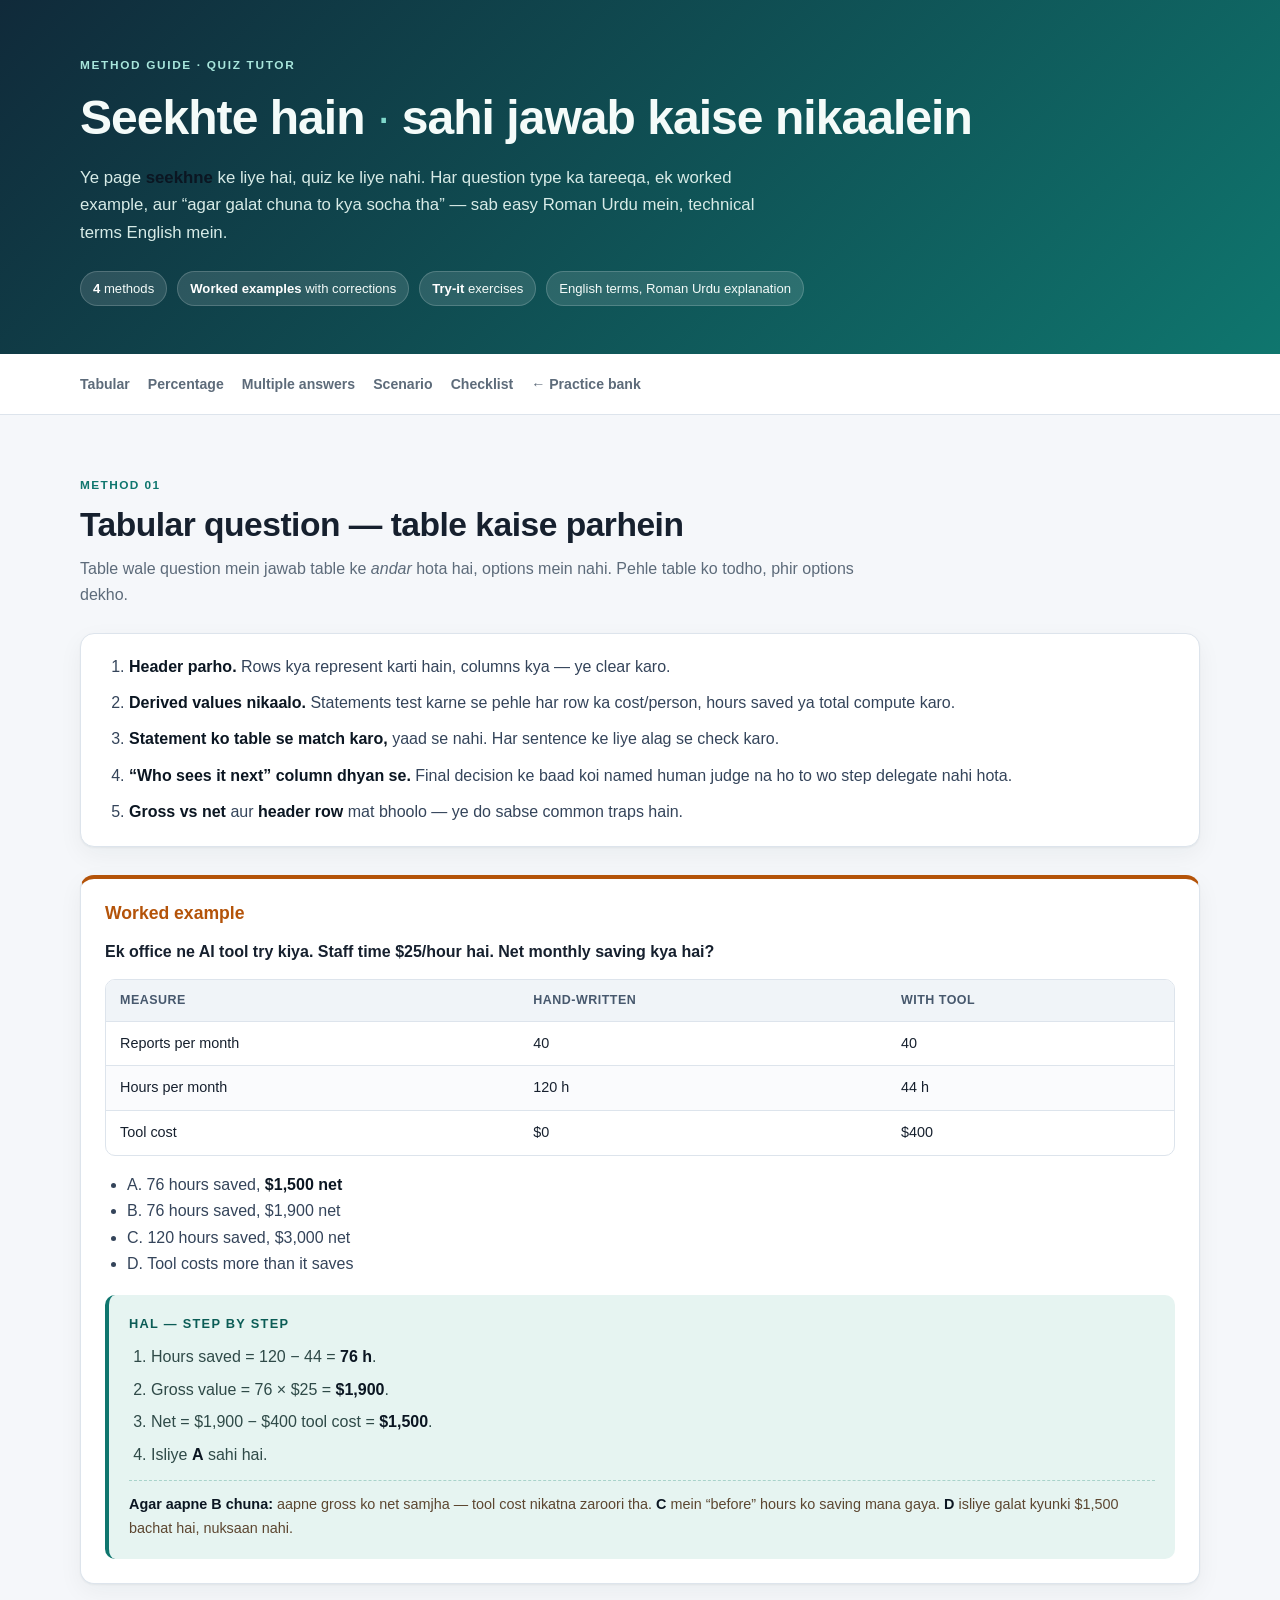
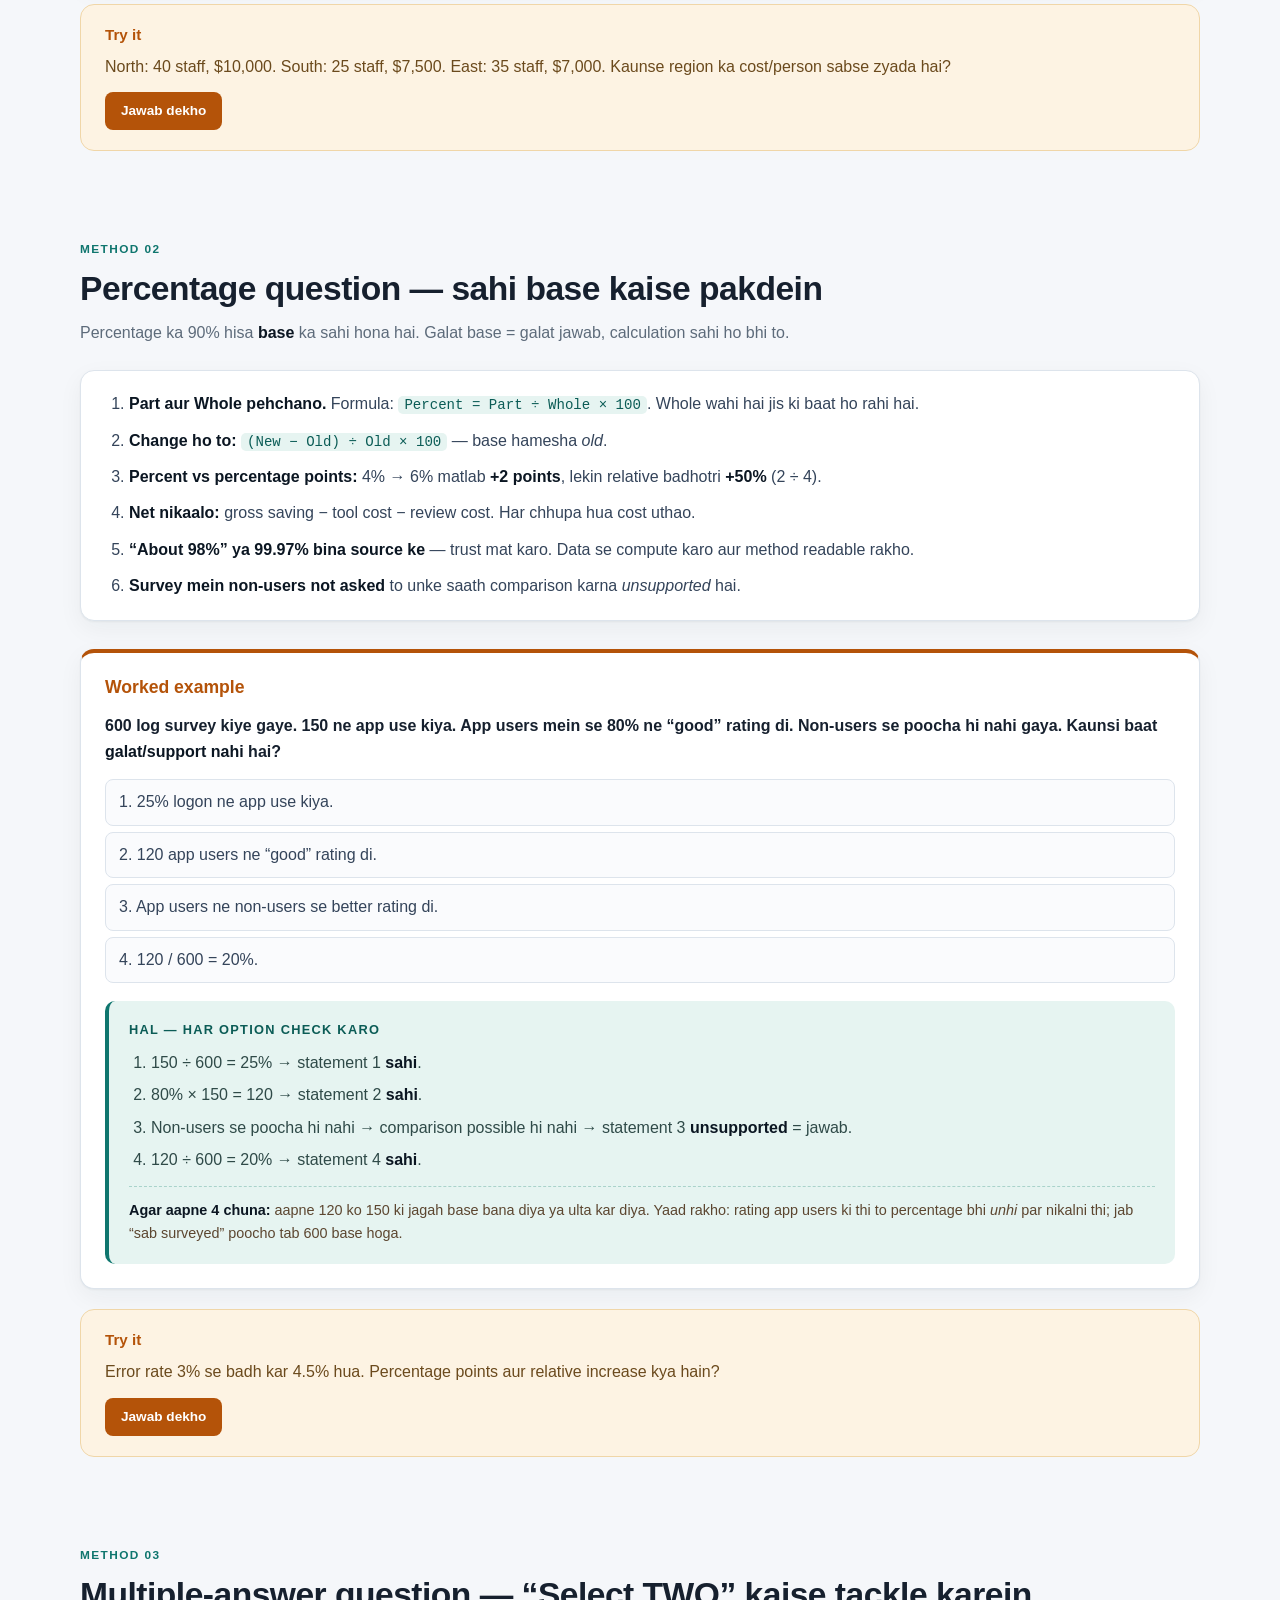
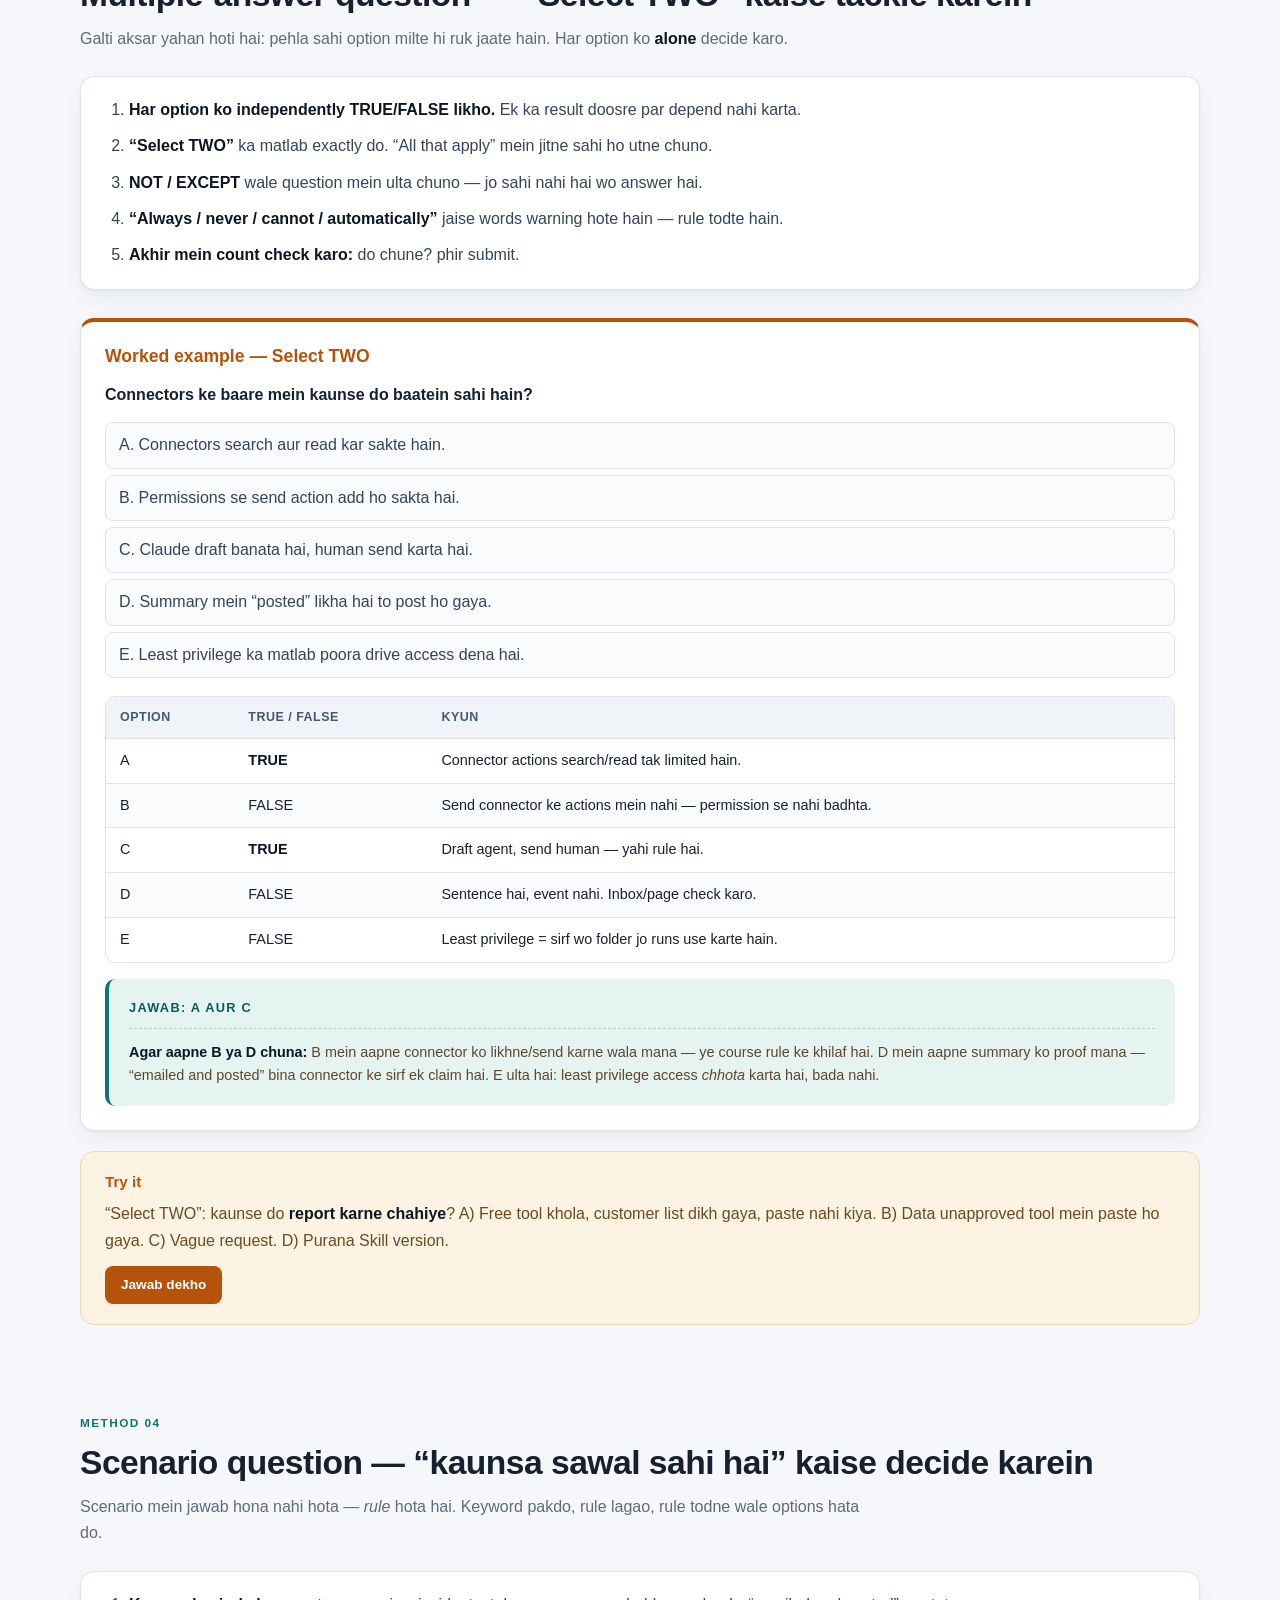
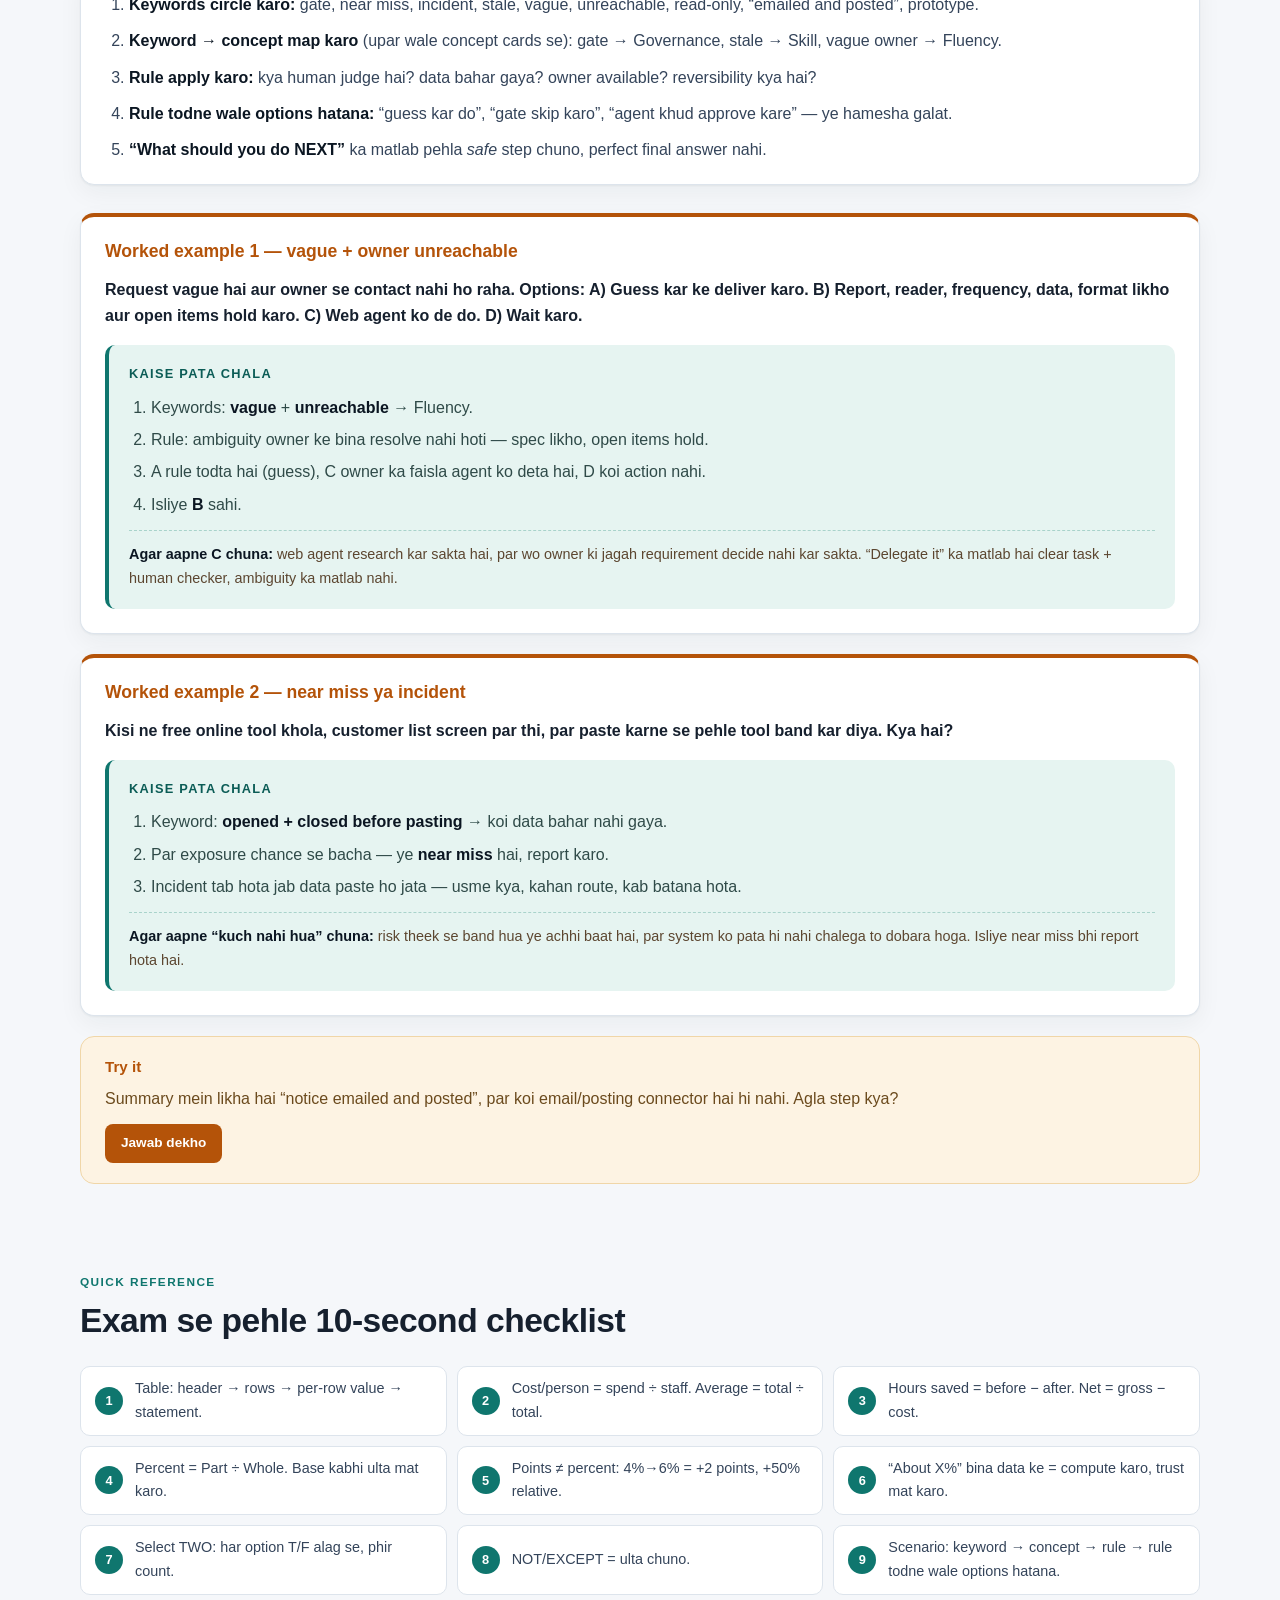
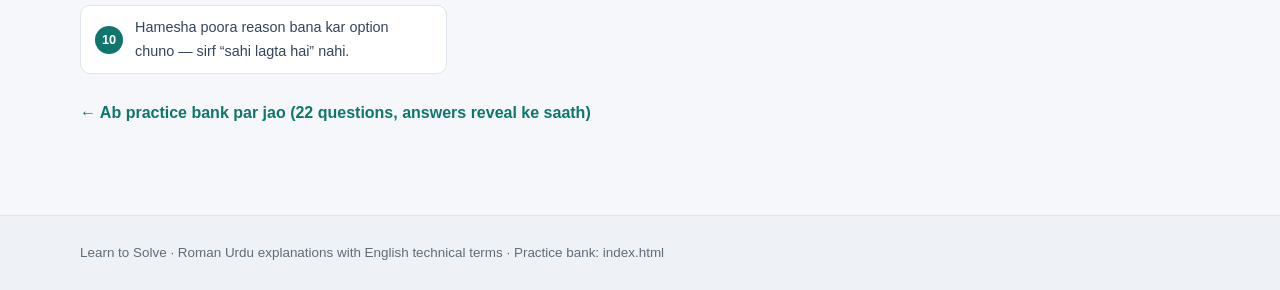
==== learn.html @ 4f565285 "Add PCAO-F practice bank and learning guide" ====
<!DOCTYPE html>
<html lang="en">
<head>
  <meta charset="UTF-8">
  <meta name="viewport" content="width=device-width, initial-scale=1.0">
  <title>Quiz Tutor — Learn to Solve</title>
  <link rel="stylesheet" href="styles.css">
  <link rel="stylesheet" href="learn.css">
</head>
<body>
  <header class="site-header">
    <div class="wrap">
      <p class="eyebrow">Method guide · Quiz Tutor</p>
      <h1>Seekhte hain <span>·</span> sahi jawab kaise nikaalein</h1>
      <p class="lede">Ye page <strong>seekhne</strong> ke liye hai, quiz ke liye nahi. Har question type ka tareeqa, ek worked example, aur “agar galat chuna to kya socha tha” — sab easy Roman Urdu mein, technical terms English mein.</p>
      <ul class="meta">
        <li><strong>4</strong> methods</li>
        <li><strong>Worked examples</strong> with corrections</li>
        <li><strong>Try-it</strong> exercises</li>
        <li>English terms, Roman Urdu explanation</li>
      </ul>
    </div>
  </header>

  <nav class="nav" aria-label="Sections">
    <div class="wrap nav-inner">
      <div class="nav-links">
        <a href="#table">Tabular</a>
        <a href="#percent">Percentage</a>
        <a href="#multi">Multiple answers</a>
        <a href="#scenario">Scenario</a>
        <a href="#checklist">Checklist</a>
        <a href="index.html">← Practice bank</a>
      </div>
    </div>
  </nav>

  <main class="wrap">
    <section id="table" class="block">
      <div class="section-head">
        <span class="kicker">Method 01</span>
        <h2>Tabular question — table kaise parhein</h2>
        <p class="section-intro">Table wale question mein jawab table ke <em>andar</em> hota hai, options mein nahi. Pehle table ko todho, phir options dekho.</p>
      </div>

      <ol class="method">
        <li><strong>Header parho.</strong> Rows kya represent karti hain, columns kya — ye clear karo.</li>
        <li><strong>Derived values nikaalo.</strong> Statements test karne se pehle har row ka cost/person, hours saved ya total compute karo.</li>
        <li><strong>Statement ko table se match karo,</strong> yaad se nahi. Har sentence ke liye alag se check karo.</li>
        <li><strong>“Who sees it next” column dhyan se.</strong> Final decision ke baad koi named human judge na ho to wo step delegate nahi hota.</li>
        <li><strong>Gross vs net</strong> aur <strong>header row</strong> mat bhoolo — ye do sabse common traps hain.</li>
      </ol>

      <article class="worked">
        <h3>Worked example</h3>
        <p class="q-text">Ek office ne AI tool try kiya. Staff time $25/hour hai. Net monthly saving kya hai?</p>
        <div class="table-scroll">
          <table>
            <thead><tr><th>Measure</th><th>Hand-written</th><th>With tool</th></tr></thead>
            <tbody>
              <tr><td>Reports per month</td><td>40</td><td>40</td></tr>
              <tr><td>Hours per month</td><td>120 h</td><td>44 h</td></tr>
              <tr><td>Tool cost</td><td>$0</td><td>$400</td></tr>
            </tbody>
          </table>
        </div>
        <ul class="opts-list">
          <li>A. 76 hours saved, <strong>$1,500 net</strong></li>
          <li>B. 76 hours saved, $1,900 net</li>
          <li>C. 120 hours saved, $3,000 net</li>
          <li>D. Tool costs more than it saves</li>
        </ul>

        <div class="solution">
          <h4>Hal — step by step</h4>
          <ol>
            <li>Hours saved = 120 − 44 = <strong>76 h</strong>.</li>
            <li>Gross value = 76 × $25 = <strong>$1,900</strong>.</li>
            <li>Net = $1,900 − $400 tool cost = <strong>$1,500</strong>.</li>
            <li>Isliye <strong>A</strong> sahi hai.</li>
          </ol>
          <p class="correction"><strong>Agar aapne B chuna:</strong> aapne gross ko net samjha — tool cost nikatna zaroori tha. <strong>C</strong> mein “before” hours ko saving mana gaya. <strong>D</strong> isliye galat kyunki $1,500 bachat hai, nuksaan nahi.</p>
        </div>
      </article>

      <div class="try-box">
        <h3>Try it</h3>
        <p>North: 40 staff, $10,000. South: 25 staff, $7,500. East: 35 staff, $7,000. Kaunse region ka cost/person sabse zyada hai?</p>
        <button type="button" class="reveal" data-target="tr1">Jawab dekho</button>
        <div class="tiny-answer" id="tr1" hidden><p>North = $250, South = $300, East = $200 → <strong>South</strong>. Pehle har row ka per-person nikaalo, phir compare karo.</p></div>
      </div>
    </section>

    <section id="percent" class="block">
      <div class="section-head">
        <span class="kicker">Method 02</span>
        <h2>Percentage question — sahi base kaise pakdein</h2>
        <p class="section-intro">Percentage ka 90% hisa <strong>base</strong> ka sahi hona hai. Galat base = galat jawab, calculation sahi ho bhi to.</p>
      </div>

      <ol class="method">
        <li><strong>Part aur Whole pehchano.</strong> Formula: <code>Percent = Part ÷ Whole × 100</code>. Whole wahi hai jis ki baat ho rahi hai.</li>
        <li><strong>Change ho to:</strong> <code>(New − Old) ÷ Old × 100</code> — base hamesha <em>old</em>.</li>
        <li><strong>Percent vs percentage points:</strong> 4% → 6% matlab <strong>+2 points</strong>, lekin relative badhotri <strong>+50%</strong> (2 ÷ 4).</li>
        <li><strong>Net nikaalo:</strong> gross saving − tool cost − review cost. Har chhupa hua cost uthao.</li>
        <li><strong>“About 98%” ya 99.97% bina source ke</strong> — trust mat karo. Data se compute karo aur method readable rakho.</li>
        <li><strong>Survey mein non-users not asked</strong> to unke saath comparison karna <em>unsupported</em> hai.</li>
      </ol>

      <article class="worked">
        <h3>Worked example</h3>
        <p class="q-text">600 log survey kiye gaye. 150 ne app use kiya. App users mein se 80% ne “good” rating di. Non-users se poocha hi nahi gaya. Kaunsi baat <strong>galat/support nahi</strong> hai?</p>
        <ol class="opts-list styled">
          <li>1. 25% logon ne app use kiya.</li>
          <li>2. 120 app users ne “good” rating di.</li>
          <li>3. App users ne non-users se better rating di.</li>
          <li>4. 120 / 600 = 20%.</li>
        </ol>
        <div class="solution">
          <h4>Hal — har option check karo</h4>
          <ol>
            <li>150 ÷ 600 = 25% → statement 1 <strong>sahi</strong>.</li>
            <li>80% × 150 = 120 → statement 2 <strong>sahi</strong>.</li>
            <li>Non-users se poocha hi nahi → comparison possible hi nahi → statement 3 <strong>unsupported</strong> = jawab.</li>
            <li>120 ÷ 600 = 20% → statement 4 <strong>sahi</strong>.</li>
          </ol>
          <p class="correction"><strong>Agar aapne 4 chuna:</strong> aapne 120 ko 150 ki jagah base bana diya ya ulta kar diya. Yaad rakho: rating app users ki thi to percentage bhi <em>unhi</em> par nikalni thi; jab “sab surveyed” poocho tab 600 base hoga.</p>
        </div>
      </article>

      <div class="try-box">
        <h3>Try it</h3>
        <p>Error rate 3% se badh kar 4.5% hua. Percentage points aur relative increase kya hain?</p>
        <button type="button" class="reveal" data-target="tr2">Jawab dekho</button>
        <div class="tiny-answer" id="tr2" hidden><p><strong>+1.5 percentage points</strong> (4.5 − 3) aur <strong>+50% relative</strong> (1.5 ÷ 3 = 0.5). “1.5% relative” bolna galat hai.</p></div>
      </div>
    </section>

    <section id="multi" class="block">
      <div class="section-head">
        <span class="kicker">Method 03</span>
        <h2>Multiple-answer question — “Select TWO” kaise tackle karein</h2>
        <p class="section-intro">Galti aksar yahan hoti hai: pehla sahi option milte hi ruk jaate hain. Har option ko <strong>alone</strong> decide karo.</p>
      </div>

      <ol class="method">
        <li><strong>Har option ko independently TRUE/FALSE likho.</strong> Ek ka result doosre par depend nahi karta.</li>
        <li><strong>“Select TWO”</strong> ka matlab exactly do. “All that apply” mein jitne sahi ho utne chuno.</li>
        <li><strong>NOT / EXCEPT</strong> wale question mein ulta chuno — jo sahi nahi hai wo answer hai.</li>
        <li><strong>“Always / never / cannot / automatically”</strong> jaise words warning hote hain — rule todte hain.</li>
        <li><strong>Akhir mein count check karo:</strong> do chune? phir submit.</li>
      </ol>

      <article class="worked">
        <h3>Worked example — Select TWO</h3>
        <p class="q-text">Connectors ke baare mein kaunse do baatein sahi hain?</p>
        <ul class="opts-list styled">
          <li>A. Connectors search aur read kar sakte hain.</li>
          <li>B. Permissions se send action add ho sakta hai.</li>
          <li>C. Claude draft banata hai, human send karta hai.</li>
          <li>D. Summary mein “posted” likha hai to post ho gaya.</li>
          <li>E. Least privilege ka matlab poora drive access dena hai.</li>
        </ul>
        <div class="table-scroll">
          <table>
            <thead><tr><th>Option</th><th>True / False</th><th>Kyun</th></tr></thead>
            <tbody>
              <tr><td>A</td><td><strong>TRUE</strong></td><td>Connector actions search/read tak limited hain.</td></tr>
              <tr><td>B</td><td>FALSE</td><td>Send connector ke actions mein nahi — permission se nahi badhta.</td></tr>
              <tr><td>C</td><td><strong>TRUE</strong></td><td>Draft agent, send human — yahi rule hai.</td></tr>
              <tr><td>D</td><td>FALSE</td><td>Sentence hai, event nahi. Inbox/page check karo.</td></tr>
              <tr><td>E</td><td>FALSE</td><td>Least privilege = sirf wo folder jo runs use karte hain.</td></tr>
            </tbody>
          </table>
        </div>
        <div class="solution">
          <h4>Jawab: A aur C</h4>
          <p class="correction"><strong>Agar aapne B ya D chuna:</strong> B mein aapne connector ko likhne/send karne wala mana — ye course rule ke khilaf hai. D mein aapne summary ko proof mana — “emailed and posted” bina connector ke sirf ek claim hai. E ulta hai: least privilege access <em>chhota</em> karta hai, bada nahi.</p>
        </div>
      </article>

      <div class="try-box">
        <h3>Try it</h3>
        <p>“Select TWO”: kaunse do <strong>report karne chahiye</strong>? A) Free tool khola, customer list dikh gaya, paste nahi kiya. B) Data unapproved tool mein paste ho gaya. C) Vague request. D) Purana Skill version.</p>
        <button type="button" class="reveal" data-target="tr3">Jawab dekho</button>
        <div class="tiny-answer" id="tr3" hidden><p><strong>A aur B.</strong> A near miss hai (report karo), B incident hai (report karo — kya, kahan route, kab). C aur D report karne wale events nahi; unka fix alag hai.</p></div>
      </div>
    </section>

    <section id="scenario" class="block">
      <div class="section-head">
        <span class="kicker">Method 04</span>
        <h2>Scenario question — “kaunsa sawal sahi hai” kaise decide karein</h2>
        <p class="section-intro">Scenario mein jawab hona nahi hota — <em>rule</em> hota hai. Keyword pakdo, rule lagao, rule todne wale options hata do.</p>
      </div>

      <ol class="method">
        <li><strong>Keywords circle karo:</strong> gate, near miss, incident, stale, vague, unreachable, read-only, “emailed and posted”, prototype.</li>
        <li><strong>Keyword → concept map karo</strong> (upar wale concept cards se): gate → Governance, stale → Skill, vague owner → Fluency.</li>
        <li><strong>Rule apply karo:</strong> kya human judge hai? data bahar gaya? owner available? reversibility kya hai?</li>
        <li><strong>Rule todne wale options hatana:</strong> “guess kar do”, “gate skip karo”, “agent khud approve kare” — ye hamesha galat.</li>
        <li><strong>“What should you do NEXT”</strong> ka matlab pehla <em>safe</em> step chuno, perfect final answer nahi.</li>
      </ol>

      <article class="worked">
        <h3>Worked example 1 — vague + owner unreachable</h3>
        <p class="q-text">Request vague hai aur owner se contact nahi ho raha. Options: A) Guess kar ke deliver karo. B) Report, reader, frequency, data, format likho aur open items hold karo. C) Web agent ko de do. D) Wait karo.</p>
        <div class="solution">
          <h4>Kaise pata chala</h4>
          <ol>
            <li>Keywords: <strong>vague</strong> + <strong>unreachable</strong> → Fluency.</li>
            <li>Rule: ambiguity owner ke bina resolve nahi hoti — spec likho, open items hold.</li>
            <li>A rule todta hai (guess), C owner ka faisla agent ko deta hai, D koi action nahi.</li>
            <li>Isliye <strong>B</strong> sahi.</li>
          </ol>
          <p class="correction"><strong>Agar aapne C chuna:</strong> web agent research kar sakta hai, par wo owner ki jagah requirement decide nahi kar sakta. “Delegate it” ka matlab hai clear task + human checker, ambiguity ka matlab nahi.</p>
        </div>
      </article>

      <article class="worked">
        <h3>Worked example 2 — near miss ya incident</h3>
        <p class="q-text">Kisi ne free online tool khola, customer list screen par thi, par paste karne se pehle tool band kar diya. Kya hai?</p>
        <div class="solution">
          <h4>Kaise pata chala</h4>
          <ol>
            <li>Keyword: <strong>opened + closed before pasting</strong> → koi data bahar nahi gaya.</li>
            <li>Par exposure chance se bacha — ye <strong>near miss</strong> hai, report karo.</li>
            <li>Incident tab hota jab data paste ho jata — usme kya, kahan route, kab batana hota.</li>
          </ol>
          <p class="correction"><strong>Agar aapne “kuch nahi hua” chuna:</strong> risk theek se band hua ye achhi baat hai, par system ko pata hi nahi chalega to dobara hoga. Isliye near miss bhi report hota hai.</p>
        </div>
      </article>

      <div class="try-box">
        <h3>Try it</h3>
        <p>Summary mein likha hai “notice emailed and posted”, par koi email/posting connector hai hi nahi. Agla step kya?</p>
        <button type="button" class="reveal" data-target="tr4">Jawab dekho</button>
        <div class="tiny-answer" id="tr4" hidden><p>Ye <strong>sentence hai, event nahi</strong>. Pehle inbox/page check karo, phir agar nahi hua to khud karo. Connector ke bina agent ne send nahi kiya.</p></div>
      </div>
    </section>

    <section id="checklist" class="block">
      <div class="section-head">
        <span class="kicker">Quick reference</span>
        <h2>Exam se pehle 10-second checklist</h2>
      </div>
      <div class="checklist">
        <div><span>1</span><p>Table: header → rows → per-row value → statement.</p></div>
        <div><span>2</span><p>Cost/person = spend ÷ staff. Average = total ÷ total.</p></div>
        <div><span>3</span><p>Hours saved = before − after. Net = gross − cost.</p></div>
        <div><span>4</span><p>Percent = Part ÷ Whole. Base kabhi ulta mat karo.</p></div>
        <div><span>5</span><p>Points ≠ percent: 4%→6% = +2 points, +50% relative.</p></div>
        <div><span>6</span><p>“About X%” bina data ke = compute karo, trust mat karo.</p></div>
        <div><span>7</span><p>Select TWO: har option T/F alag se, phir count.</p></div>
        <div><span>8</span><p>NOT/EXCEPT = ulta chuno.</p></div>
        <div><span>9</span><p>Scenario: keyword → concept → rule → rule todne wale options hatana.</p></div>
        <div><span>10</span><p>Hamesha poora reason bana kar option chuno — sirf “sahi lagta hai” nahi.</p></div>
      </div>
      <p class="back-link"><a href="index.html">← Ab practice bank par jao (22 questions, answers reveal ke saath)</a></p>
    </section>
  </main>

  <footer class="site-footer">
    <div class="wrap"><p>Learn to Solve · Roman Urdu explanations with English technical terms · Practice bank: index.html</p></div>
  </footer>

  <script>
    document.querySelectorAll('.reveal').forEach(button => {
      button.addEventListener('click', () => {
        const target = document.getElementById(button.dataset.target);
        target.hidden = !target.hidden;
        button.textContent = target.hidden ? 'Jawab dekho' : 'Jawab chhupao';
      });
    });
  </script>
</body>
</html>
---- styles.css ----
:root {
  --ink: #16202e;
  --muted: #5d6b7a;
  --paper: #f5f7fa;
  --card: #ffffff;
  --line: #dde4ec;
  --brand: #0f766e;
  --brand-dark: #0b5c56;
  --brand-soft: #e6f4f1;
  --amber: #b45309;
  --amber-soft: #fdf3e3;
  --easy: #15803d;
  --easy-soft: #e8f6ec;
  --medium: #b45309;
  --medium-soft: #fdf1e0;
  --hard: #b91c1c;
  --hard-soft: #fdecec;
  --radius: 14px;
  --shadow: 0 1px 2px rgba(16, 32, 48, .05), 0 8px 24px rgba(16, 32, 48, .05);
}

* { box-sizing: border-box; }

html { scroll-behavior: smooth; scroll-padding-top: 80px; }

body {
  margin: 0;
  background: var(--paper);
  color: var(--ink);
  font: 16px/1.65 "Segoe UI", Roboto, "Helvetica Neue", Arial, sans-serif;
  -webkit-font-smoothing: antialiased;
}

.wrap { width: min(1120px, 92%); margin-inline: auto; }

h1, h2, h3 { line-height: 1.25; margin: 0; }
p { margin: 0 0 1em; }
strong { color: #0b1622; }

/* Header */
.site-header {
  background: linear-gradient(135deg, #102a3a 0%, #0f766e 100%);
  color: #f4fbf9;
  padding: 56px 0 48px;
}
.eyebrow {
  text-transform: uppercase;
  letter-spacing: .14em;
  font-size: .74rem;
  font-weight: 700;
  color: #a8e6dc;
  margin-bottom: 12px;
}
.site-header h1 { font-size: clamp(2rem, 5vw, 3rem); letter-spacing: -.02em; }
.site-header h1 span { color: #7fd8cb; font-weight: 400; }
.lede { max-width: 720px; margin: 16px 0 24px; color: #d7ebe7; font-size: 1.05rem; }
.meta { list-style: none; display: flex; flex-wrap: wrap; gap: 10px; padding: 0; margin: 0; }
.meta li {
  background: rgba(255, 255, 255, .12);
  border: 1px solid rgba(255, 255, 255, .18);
  padding: 6px 12px;
  border-radius: 999px;
  font-size: .82rem;
}
.meta strong { color: #ffffff; }

/* Navigation */
.nav {
  position: sticky;
  top: 0;
  z-index: 20;
  background: rgba(255, 255, 255, .96);
  backdrop-filter: blur(8px);
  border-bottom: 1px solid var(--line);
}
.nav-inner {
  display: flex;
  align-items: center;
  justify-content: space-between;
  gap: 16px;
  min-height: 60px;
  flex-wrap: wrap;
}
.nav-links { display: flex; gap: 18px; flex-wrap: wrap; }
.nav-links a {
  color: var(--muted);
  text-decoration: none;
  font-size: .88rem;
  font-weight: 600;
  padding: 6px 0;
}
.nav-links a:hover, .nav-links a:focus-visible { color: var(--brand); }
.filters { display: flex; gap: 6px; }
.filter {
  border: 1px solid var(--line);
  background: #fff;
  color: var(--muted);
  font: inherit;
  font-size: .8rem;
  font-weight: 600;
  padding: 5px 12px;
  border-radius: 999px;
  cursor: pointer;
}
.filter:hover { border-color: var(--brand); color: var(--brand); }
.filter.active { background: var(--brand); border-color: var(--brand); color: #fff; }

/* Sections */
.block { padding: 56px 0 8px; }
.section-head { margin-bottom: 24px; }
.kicker {
  display: inline-block;
  color: var(--brand);
  font-size: .74rem;
  font-weight: 800;
  letter-spacing: .12em;
  text-transform: uppercase;
  margin-bottom: 8px;
}
.section-head h2 { font-size: clamp(1.5rem, 3vw, 2.1rem); letter-spacing: -.015em; }
.section-intro { color: var(--muted); max-width: 780px; margin-top: 10px; }

/* Concept cards */
.concept-grid {
  display: grid;
  grid-template-columns: repeat(auto-fit, minmax(310px, 1fr));
  gap: 16px;
}
.concept-card {
  background: var(--card);
  border: 1px solid var(--line);
  border-top: 4px solid var(--brand);
  border-radius: var(--radius);
  padding: 20px 22px;
  box-shadow: var(--shadow);
}
.concept-card h3 { font-size: 1.08rem; margin-bottom: 14px; color: var(--brand-dark); }
.concept-card dl, .type-brief dl { margin: 0; display: grid; grid-template-columns: 52px 1fr; gap: 8px 12px; }
.concept-card dt, .type-brief dt {
  font-size: .72rem;
  font-weight: 800;
  letter-spacing: .08em;
  text-transform: uppercase;
  color: var(--amber);
  padding-top: 3px;
}
.concept-card dd, .type-brief dd { margin: 0; color: #34445a; font-size: .92rem; }

/* Type brief */
.type-brief {
  background: var(--brand-soft);
  border: 1px solid #c9e6e0;
  border-left: 5px solid var(--brand);
  border-radius: var(--radius);
  padding: 20px 24px;
  margin-bottom: 22px;
}
.type-brief h3 { font-size: .95rem; margin-bottom: 14px; color: var(--brand-dark); }
.type-brief dd { color: #2f4a48; }
.type-brief .note {
  margin: 16px 0 0;
  padding-top: 12px;
  border-top: 1px dashed #a9d3cb;
  font-size: .86rem;
  color: #3d5d59;
}

/* Questions */
.questions { display: grid; gap: 18px; }
.q {
  background: var(--card);
  border: 1px solid var(--line);
  border-radius: var(--radius);
  padding: 22px 24px;
  box-shadow: var(--shadow);
}
.q[hidden] { display: none; }
.q-head { display: flex; align-items: center; gap: 8px; flex-wrap: wrap; margin-bottom: 14px; }
.qnum {
  font-variant-numeric: tabular-nums;
  font-weight: 800;
  font-size: .9rem;
  color: #fff;
  background: var(--ink);
  border-radius: 6px;
  padding: 3px 9px;
}
.badge {
  font-size: .73rem;
  font-weight: 700;
  padding: 4px 10px;
  border-radius: 999px;
  background: #eef2f7;
  color: #43536a;
}
.badge.lvl { margin-left: auto; }
.badge.easy { background: var(--easy-soft); color: var(--easy); }
.badge.medium { background: var(--medium-soft); color: var(--medium); }
.badge.hard { background: var(--hard-soft); color: var(--hard); }
.q-text { margin: 0 0 14px; }

/* Tables */
.table-scroll { overflow-x: auto; margin: 0 0 16px; border: 1px solid var(--line); border-radius: 10px; }
table { width: 100%; border-collapse: collapse; font-size: .9rem; }
th, td { padding: 10px 14px; text-align: left; border-bottom: 1px solid var(--line); }
thead th { background: #f0f4f8; font-size: .78rem; letter-spacing: .04em; text-transform: uppercase; color: #47586d; }
tbody tr:last-child td { border-bottom: none; }
tbody tr:nth-child(even) { background: #fafbfd; }

.statements { margin: 0 0 16px; padding-left: 22px; color: #34445a; }
.statements li { margin-bottom: 4px; }

/* Options */
.options { border: 0; padding: 0; margin: 0; display: grid; gap: 8px; }
.options legend {
  font-size: .74rem;
  font-weight: 800;
  text-transform: uppercase;
  letter-spacing: .1em;
  color: var(--muted);
  margin-bottom: 8px;
}
.options label {
  display: flex;
  align-items: flex-start;
  gap: 10px;
  border: 1px solid var(--line);
  border-radius: 9px;
  padding: 10px 14px;
  cursor: pointer;
  transition: border-color .15s, background .15s;
}
.options label:hover { border-color: #8ec9c0; background: #f8fdfb; }
.options input { accent-color: var(--brand); margin-top: 4px; flex: none; }
.options label:has(input:checked) { border-color: var(--brand); background: var(--brand-soft); font-weight: 600; }
.options label:focus-within { outline: 2px solid var(--brand); outline-offset: 2px; }

/* Answer key */
.answer-lock {
  background: var(--amber-soft);
  border: 1px solid #f0d6a8;
  border-radius: var(--radius);
  padding: 24px;
  text-align: center;
}
.answer-lock p { color: #6b4a1d; }
.progress-line { font-weight: 700; font-variant-numeric: tabular-nums; }
.btn {
  background: var(--brand);
  color: #fff;
  border: 0;
  border-radius: 9px;
  padding: 11px 22px;
  font: inherit;
  font-weight: 700;
  cursor: pointer;
}
.btn:hover { background: var(--brand-dark); }
.btn:focus-visible { outline: 3px solid #7fd8cb; outline-offset: 2px; }
.answers { display: grid; gap: 12px; margin-top: 8px; }
.answers[hidden] { display: none; }
.answer {
  background: var(--card);
  border: 1px solid var(--line);
  border-left: 4px solid var(--amber);
  border-radius: 10px;
  padding: 16px 20px;
}
.answer h3 { font-size: .95rem; color: var(--amber); margin-bottom: 8px; }
.answer p { margin: 0; font-size: .92rem; color: #34445a; }

/* Footer */
.site-footer { margin-top: 64px; border-top: 1px solid var(--line); background: #eef2f6; padding: 26px 0; }
.site-footer p { margin: 0; color: var(--muted); font-size: .84rem; }

@media (max-width: 640px) {
  .block { padding-top: 40px; }
  .nav-links { gap: 12px; }
  .q { padding: 18px 16px; }
  .badge.lvl { margin-left: 0; }
  .concept-card dl, .type-brief dl { grid-template-columns: 1fr; gap: 2px; }
  .concept-card dt, .type-brief dt { padding-top: 8px; }
}

@media print {
  .nav, .answer-lock, .site-footer { display: none; }
  body { background: #fff; }
  .q, .concept-card, .type-brief, .answer { box-shadow: none; break-inside: avoid; }
  .answers[hidden] { display: grid; }
}
---- learn.css ----
/* Learn page — adds to styles.css */

.method {
  margin: 0 0 28px;
  padding: 20px 24px 20px 48px;
  background: var(--card);
  border: 1px solid var(--line);
  border-radius: var(--radius);
  box-shadow: var(--shadow);
}
.method li { margin-bottom: 10px; color: #34445a; }
.method li:last-child { margin-bottom: 0; }
.method code {
  background: var(--brand-soft);
  color: var(--brand-dark);
  padding: 1px 6px;
  border-radius: 5px;
  font-size: .88em;
}

.worked {
  background: var(--card);
  border: 1px solid var(--line);
  border-top: 4px solid var(--amber);
  border-radius: var(--radius);
  padding: 24px;
  margin-bottom: 20px;
  box-shadow: var(--shadow);
}
.worked h3 { font-size: 1.1rem; color: var(--amber); margin-bottom: 14px; }
.worked .q-text { font-weight: 600; }

.opts-list { margin: 0 0 18px; padding-left: 22px; color: #34445a; }
.opts-list.styled { list-style: none; padding: 0; display: grid; gap: 6px; }
.opts-list.styled li {
  border: 1px solid var(--line);
  border-radius: 8px;
  padding: 9px 13px;
  background: #fafbfd;
}

.solution {
  background: var(--brand-soft);
  border-left: 4px solid var(--brand);
  border-radius: 10px;
  padding: 18px 20px;
  margin-top: 16px;
}
.solution h4 {
  margin: 0 0 10px;
  font-size: .8rem;
  letter-spacing: .1em;
  text-transform: uppercase;
  color: var(--brand-dark);
}
.solution ol { margin: 0 0 12px; padding-left: 22px; color: #2f4a48; }
.solution li { margin-bottom: 6px; }
.correction {
  margin: 0;
  padding-top: 12px;
  border-top: 1px dashed #a9d3cb;
  font-size: .9rem;
  color: #5c4630;
}

.try-box {
  background: var(--amber-soft);
  border: 1px solid #f0d6a8;
  border-radius: var(--radius);
  padding: 20px 24px;
  margin-bottom: 20px;
}
.try-box h3 { font-size: .95rem; color: var(--amber); margin-bottom: 10px; }
.try-box p { color: #6b4a1d; margin-bottom: 12px; }
.reveal {
  background: var(--amber);
  color: #fff;
  border: 0;
  border-radius: 8px;
  padding: 8px 16px;
  font: inherit;
  font-size: .85rem;
  font-weight: 700;
  cursor: pointer;
}
.reveal:hover { background: #8f3f06; }
.reveal:focus-visible { outline: 3px solid #f0c98a; outline-offset: 2px; }
.tiny-answer {
  margin-top: 12px;
  background: #fff;
  border-left: 4px solid var(--brand);
  border-radius: 8px;
  padding: 12px 16px;
}
.tiny-answer[hidden] { display: none; }
.tiny-answer p { margin: 0; color: #34445a; font-size: .92rem; }

.checklist {
  display: grid;
  grid-template-columns: repeat(auto-fit, minmax(320px, 1fr));
  gap: 10px;
}
.checklist > div {
  display: flex;
  align-items: center;
  gap: 12px;
  background: var(--card);
  border: 1px solid var(--line);
  border-radius: 10px;
  padding: 10px 14px;
}
.checklist span {
  flex: none;
  width: 28px;
  height: 28px;
  display: grid;
  place-items: center;
  border-radius: 50%;
  background: var(--brand);
  color: #fff;
  font-size: .8rem;
  font-weight: 800;
}
.checklist p { margin: 0; font-size: .9rem; color: #34445a; }

.back-link { margin-top: 26px; }
.back-link a { color: var(--brand); font-weight: 700; text-decoration: none; }
.back-link a:hover { text-decoration: underline; }

@media (max-width: 640px) {
  .worked, .method, .try-box { padding: 18px 16px; }
}
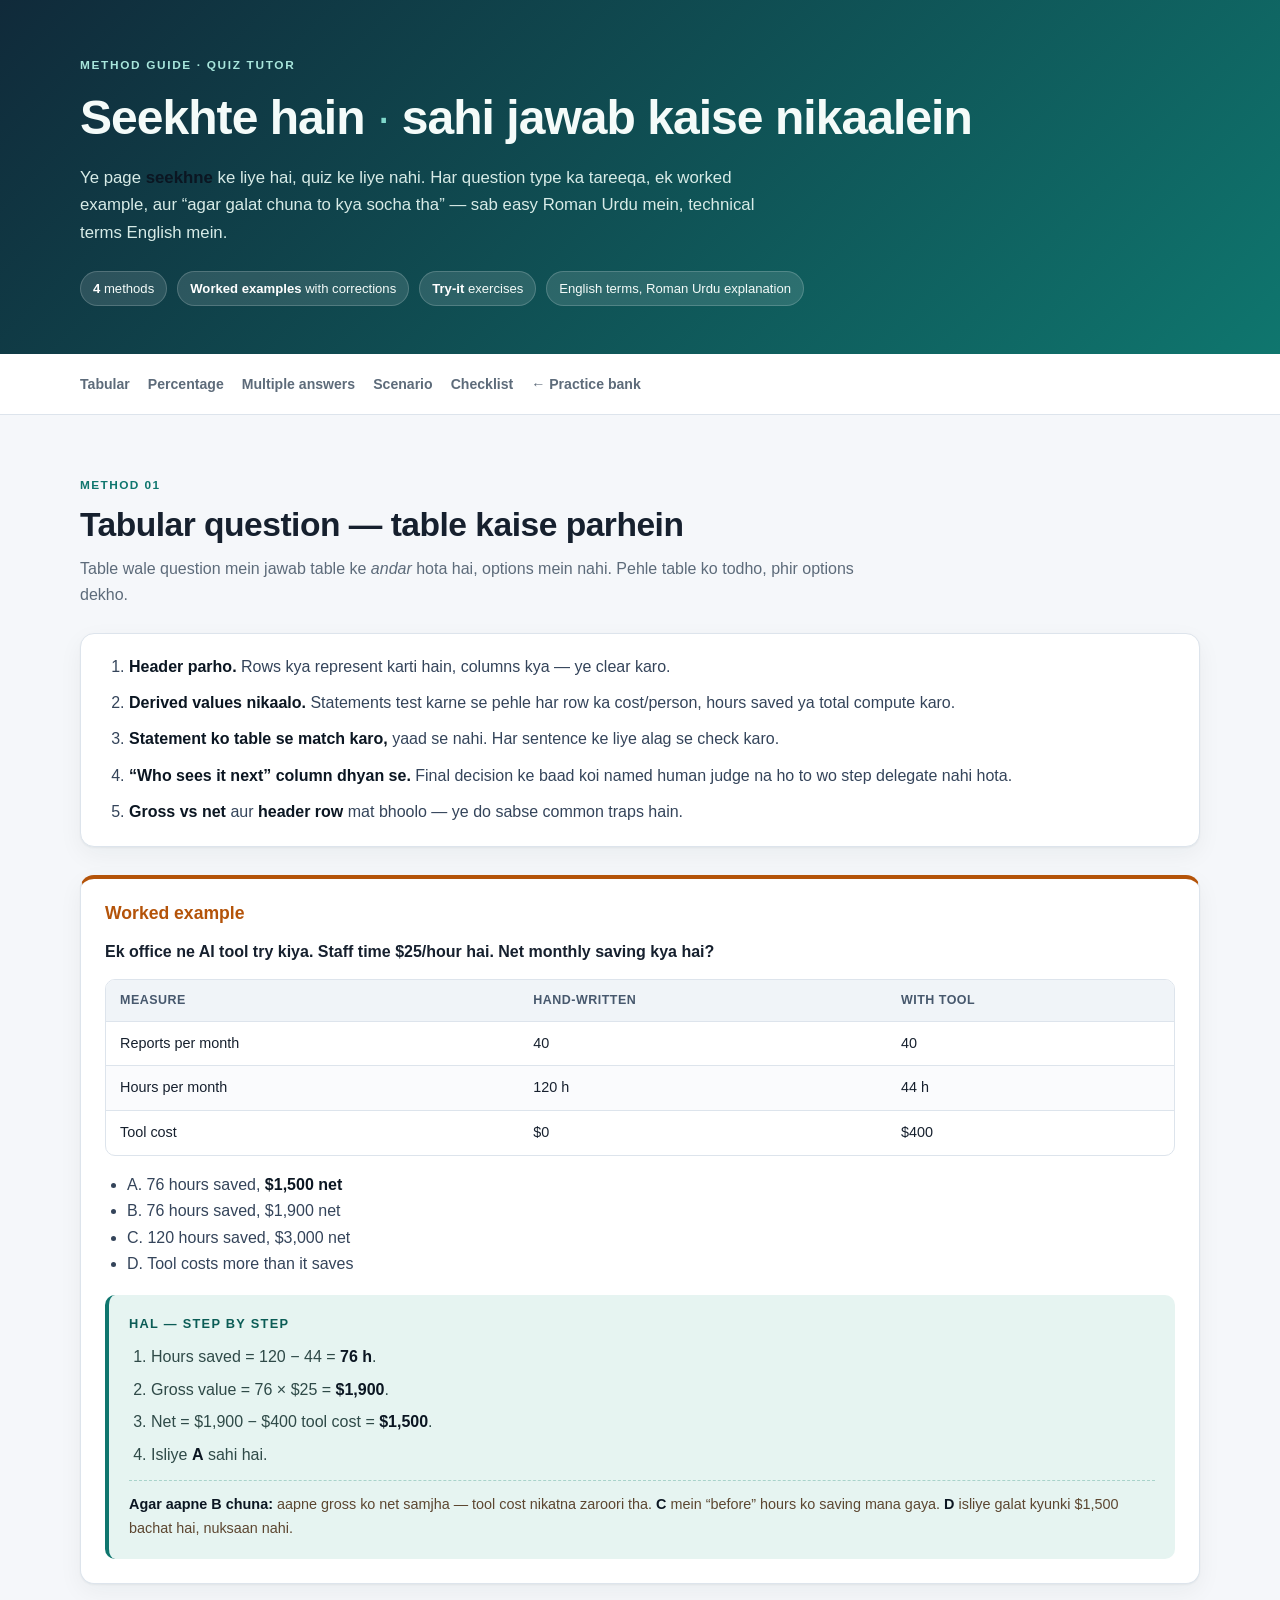
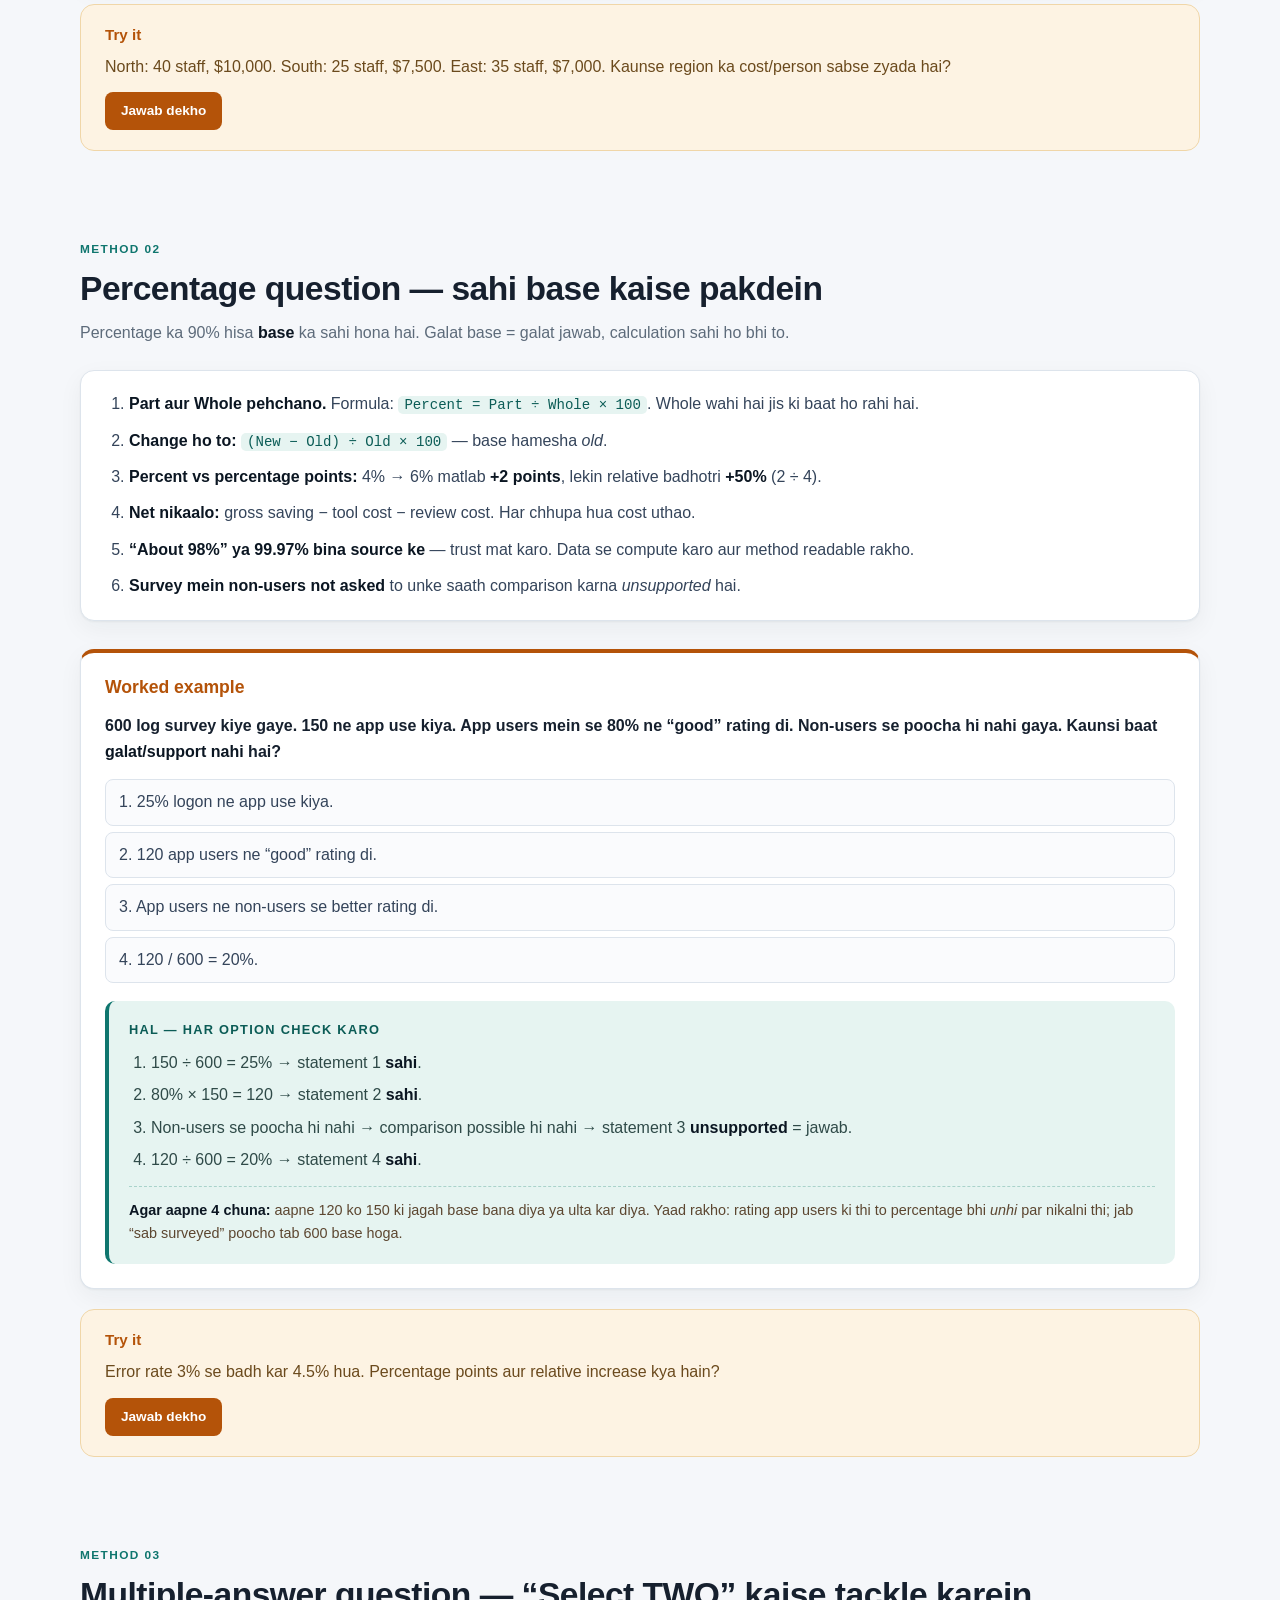
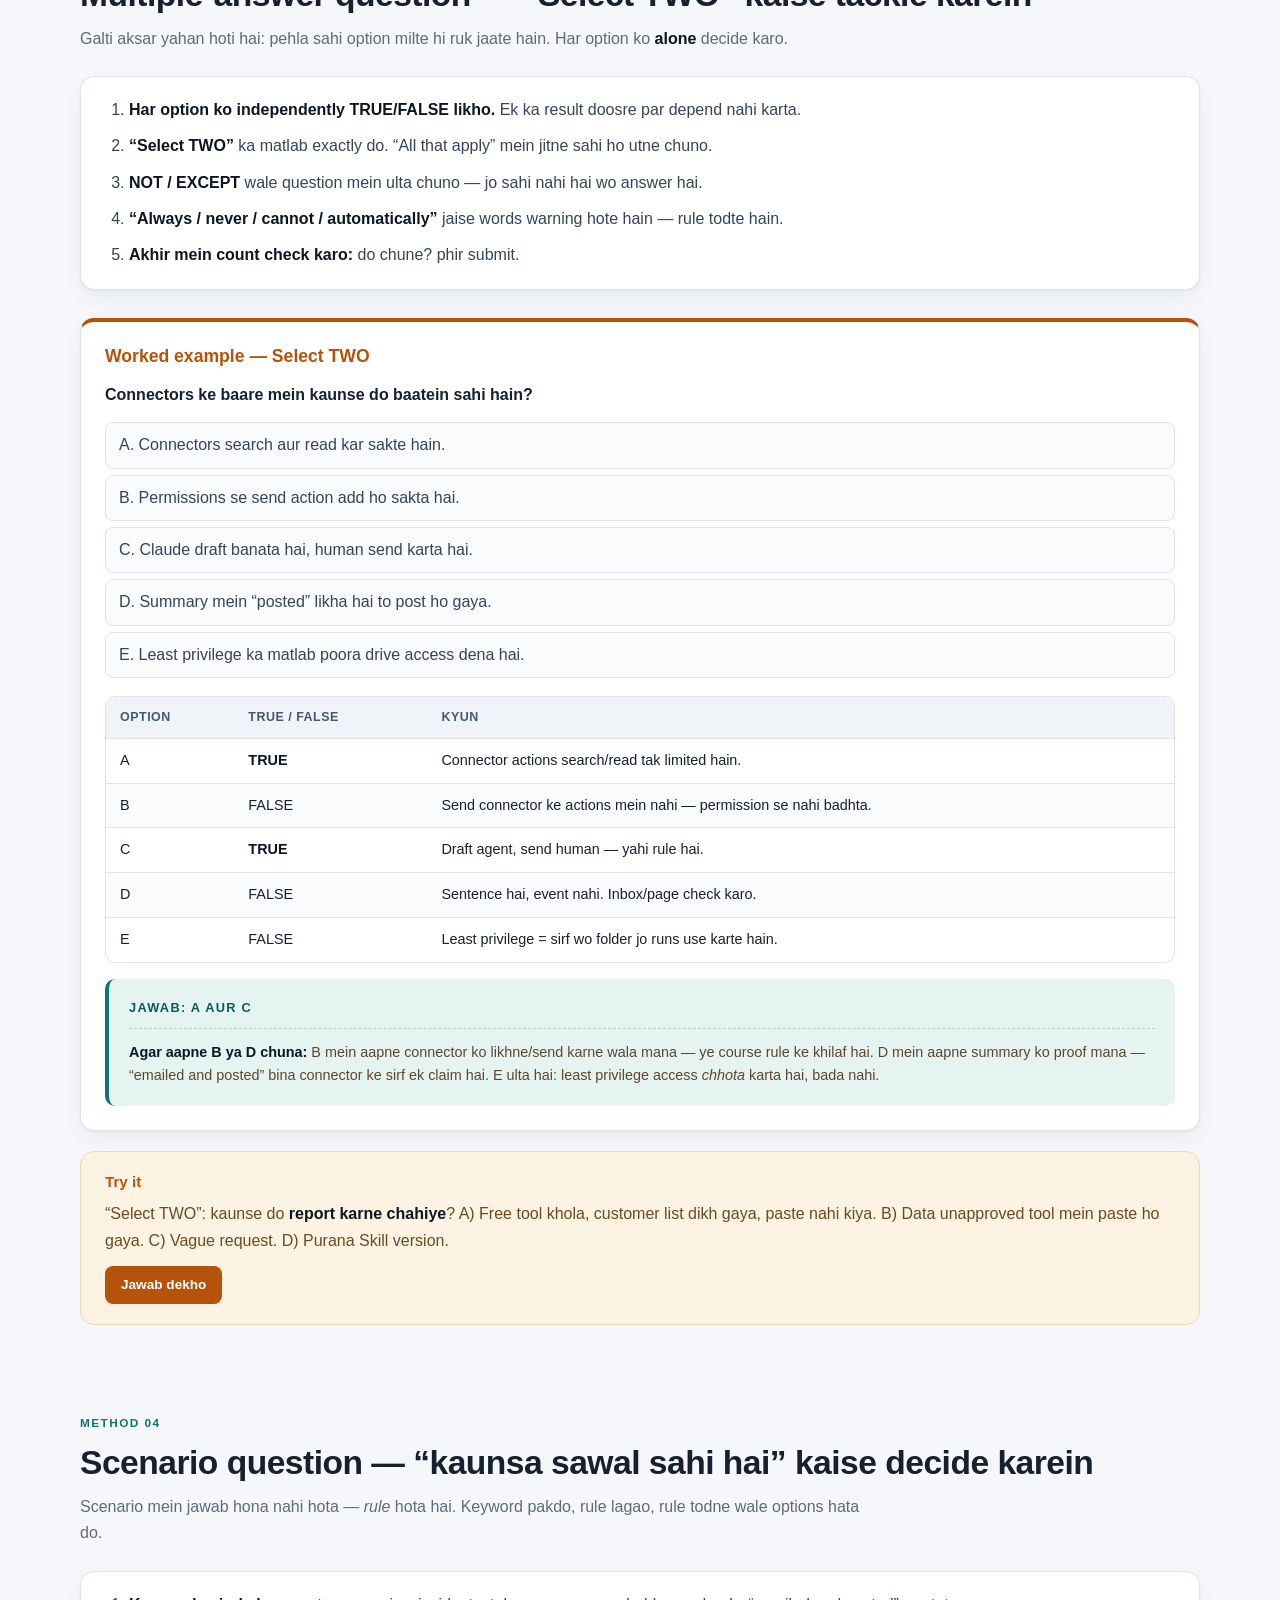
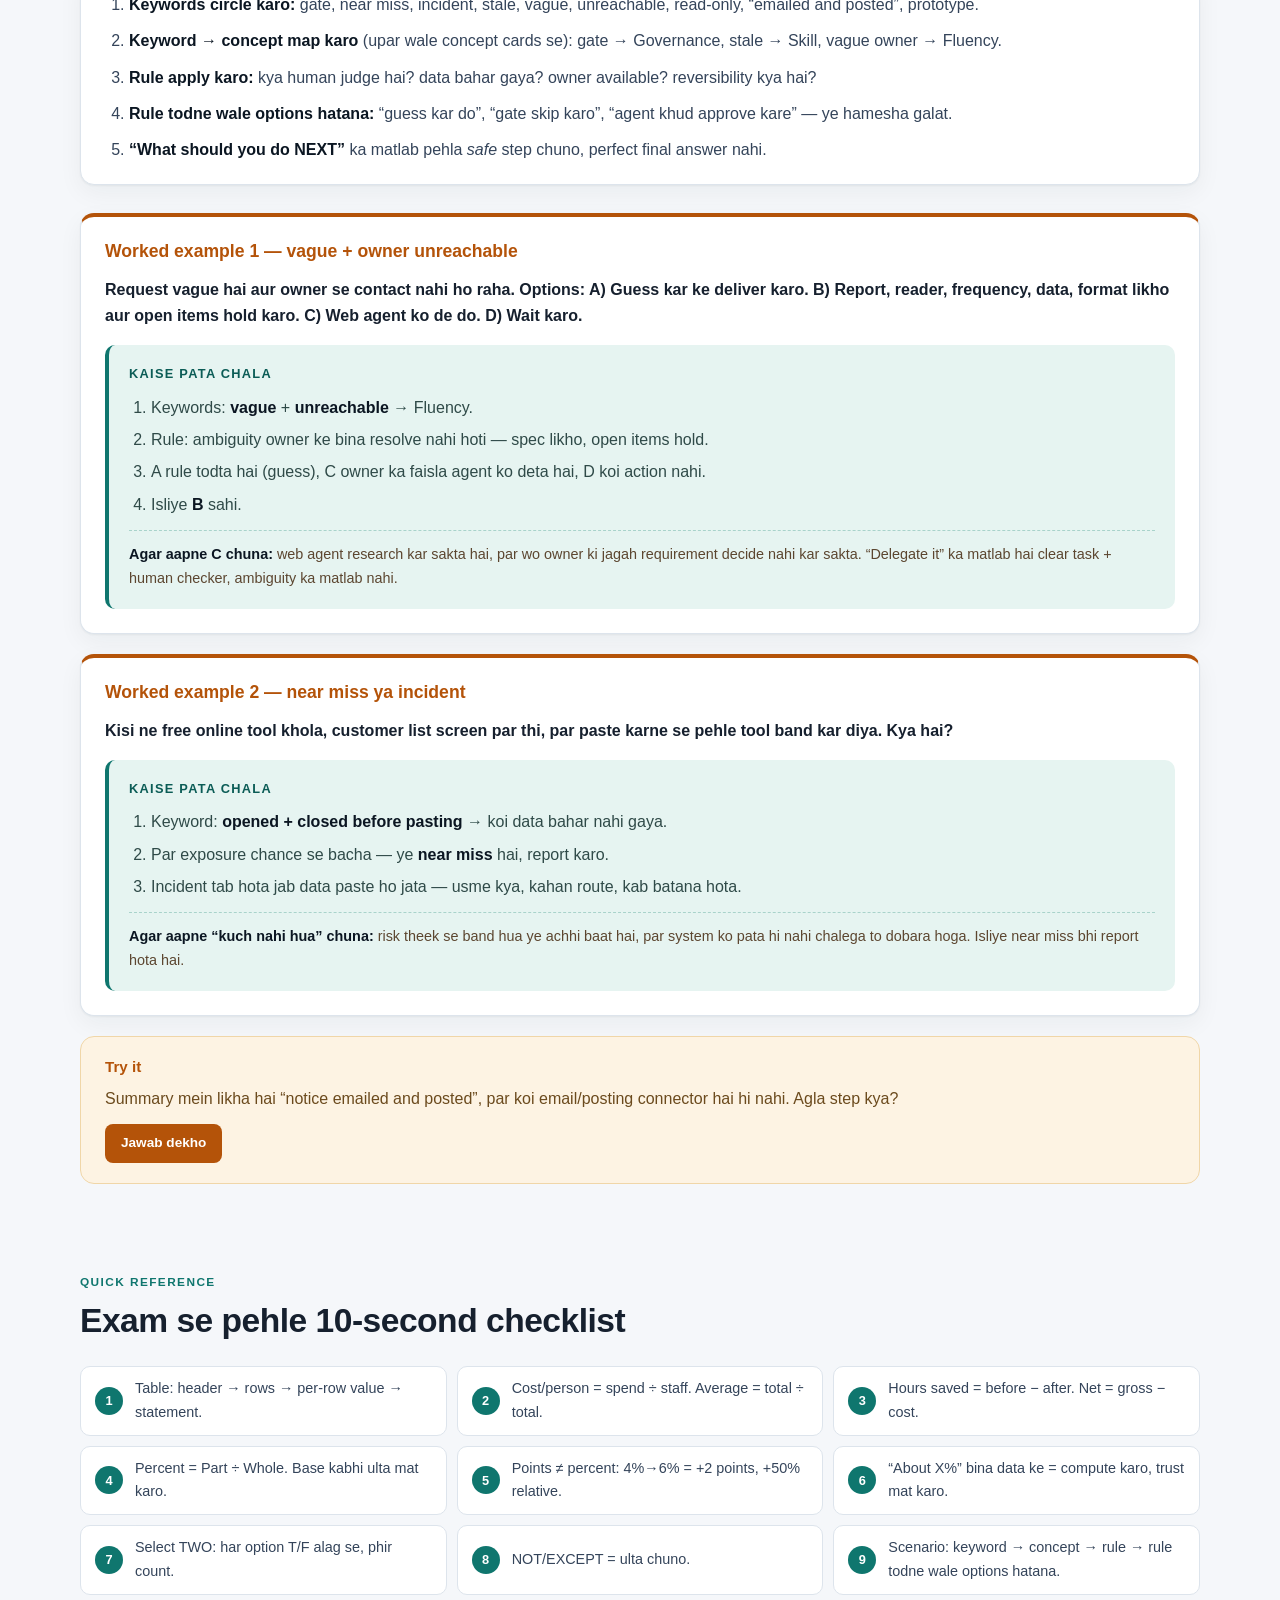
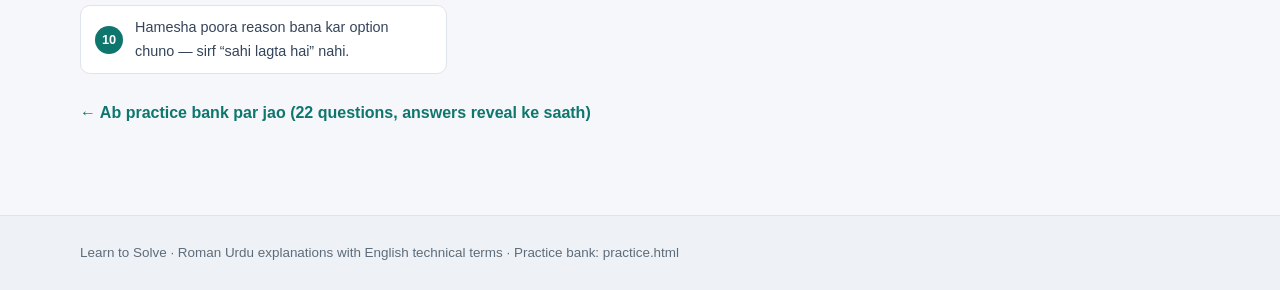
==== commit 19deb75e: "Add guided landing page and split practice bank" ====
--- a/learn.html
+++ b/learn.html
@@ -30,7 +30,7 @@
         <a href="#multi">Multiple answers</a>
         <a href="#scenario">Scenario</a>
         <a href="#checklist">Checklist</a>
-        <a href="index.html">← Practice bank</a>
+        <a href="practice.html">← Practice bank</a>
       </div>
     </div>
   </nav>
@@ -256,12 +256,12 @@
         <div><span>9</span><p>Scenario: keyword → concept → rule → rule todne wale options hatana.</p></div>
         <div><span>10</span><p>Hamesha poora reason bana kar option chuno — sirf “sahi lagta hai” nahi.</p></div>
       </div>
-      <p class="back-link"><a href="index.html">← Ab practice bank par jao (22 questions, answers reveal ke saath)</a></p>
+      <p class="back-link"><a href="practice.html">← Ab practice bank par jao (22 questions, answers reveal ke saath)</a></p>
     </section>
   </main>
 
   <footer class="site-footer">
-    <div class="wrap"><p>Learn to Solve · Roman Urdu explanations with English technical terms · Practice bank: index.html</p></div>
+    <div class="wrap"><p>Learn to Solve · Roman Urdu explanations with English technical terms · Practice bank: practice.html</p></div>
   </footer>
 
   <script>
